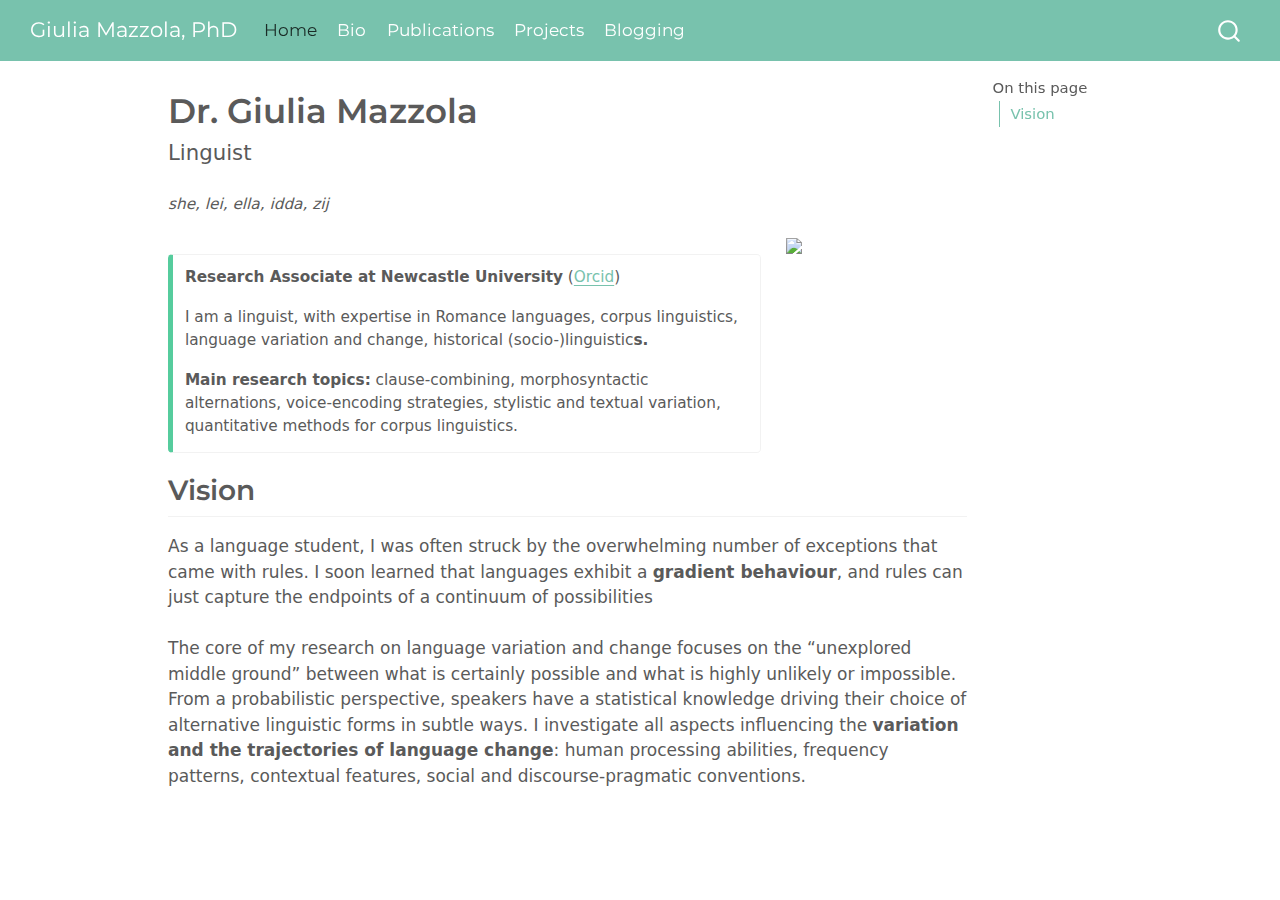
==== docs/index.html @ b6123e22 "render" ====
<!DOCTYPE html>
<html xmlns="http://www.w3.org/1999/xhtml" lang="en" xml:lang="en"><head>

<meta charset="utf-8">
<meta name="generator" content="quarto-1.4.555">

<meta name="viewport" content="width=device-width, initial-scale=1.0, user-scalable=yes">


<title>Giulia Mazzola, PhD - Dr.&nbsp;Giulia Mazzola</title>
<style>
code{white-space: pre-wrap;}
span.smallcaps{font-variant: small-caps;}
div.columns{display: flex; gap: min(4vw, 1.5em);}
div.column{flex: auto; overflow-x: auto;}
div.hanging-indent{margin-left: 1.5em; text-indent: -1.5em;}
ul.task-list{list-style: none;}
ul.task-list li input[type="checkbox"] {
  width: 0.8em;
  margin: 0 0.8em 0.2em -1em; /* quarto-specific, see https://github.com/quarto-dev/quarto-cli/issues/4556 */ 
  vertical-align: middle;
}
</style>


<script src="site_libs/quarto-nav/quarto-nav.js"></script>
<script src="site_libs/quarto-nav/headroom.min.js"></script>
<script src="site_libs/clipboard/clipboard.min.js"></script>
<script src="site_libs/quarto-search/autocomplete.umd.js"></script>
<script src="site_libs/quarto-search/fuse.min.js"></script>
<script src="site_libs/quarto-search/quarto-search.js"></script>
<meta name="quarto:offset" content="./">
<script src="site_libs/quarto-html/quarto.js"></script>
<script src="site_libs/quarto-html/popper.min.js"></script>
<script src="site_libs/quarto-html/tippy.umd.min.js"></script>
<script src="site_libs/quarto-html/anchor.min.js"></script>
<link href="site_libs/quarto-html/tippy.css" rel="stylesheet">
<link href="site_libs/quarto-html/quarto-syntax-highlighting.css" rel="stylesheet" id="quarto-text-highlighting-styles">
<script src="site_libs/bootstrap/bootstrap.min.js"></script>
<link href="site_libs/bootstrap/bootstrap-icons.css" rel="stylesheet">
<link href="site_libs/bootstrap/bootstrap.min.css" rel="stylesheet" id="quarto-bootstrap" data-mode="light">
<script id="quarto-search-options" type="application/json">{
  "location": "navbar",
  "copy-button": false,
  "collapse-after": 3,
  "panel-placement": "end",
  "type": "overlay",
  "limit": 50,
  "keyboard-shortcut": [
    "f",
    "/",
    "s"
  ],
  "show-item-context": false,
  "language": {
    "search-no-results-text": "No results",
    "search-matching-documents-text": "matching documents",
    "search-copy-link-title": "Copy link to search",
    "search-hide-matches-text": "Hide additional matches",
    "search-more-match-text": "more match in this document",
    "search-more-matches-text": "more matches in this document",
    "search-clear-button-title": "Clear",
    "search-text-placeholder": "",
    "search-detached-cancel-button-title": "Cancel",
    "search-submit-button-title": "Submit",
    "search-label": "Search"
  }
}</script>


<link rel="stylesheet" href="styles.css">
</head>

<body class="nav-fixed">

<div id="quarto-search-results"></div>
  <header id="quarto-header" class="headroom fixed-top">
    <nav class="navbar navbar-expand-lg " data-bs-theme="dark">
      <div class="navbar-container container-fluid">
      <div class="navbar-brand-container mx-auto">
    <a class="navbar-brand" href="./index.html">
    <span class="navbar-title">Giulia Mazzola, PhD</span>
    </a>
  </div>
            <div id="quarto-search" class="" title="Search"></div>
          <button class="navbar-toggler" type="button" data-bs-toggle="collapse" data-bs-target="#navbarCollapse" aria-controls="navbarCollapse" aria-expanded="false" aria-label="Toggle navigation" onclick="if (window.quartoToggleHeadroom) { window.quartoToggleHeadroom(); }">
  <span class="navbar-toggler-icon"></span>
</button>
          <div class="collapse navbar-collapse" id="navbarCollapse">
            <ul class="navbar-nav navbar-nav-scroll me-auto">
  <li class="nav-item">
    <a class="nav-link active" href="./index.html" aria-current="page"> 
<span class="menu-text">Home</span></a>
  </li>  
  <li class="nav-item">
    <a class="nav-link" href="./bio.html"> 
<span class="menu-text">Bio</span></a>
  </li>  
  <li class="nav-item">
    <a class="nav-link" href="./publications.html"> 
<span class="menu-text">Publications</span></a>
  </li>  
  <li class="nav-item">
    <a class="nav-link" href="./projects.html"> 
<span class="menu-text">Projects</span></a>
  </li>  
  <li class="nav-item">
    <a class="nav-link" href="./blogging.html"> 
<span class="menu-text">Blogging</span></a>
  </li>  
</ul>
          </div> <!-- /navcollapse -->
          <div class="quarto-navbar-tools">
</div>
      </div> <!-- /container-fluid -->
    </nav>
</header>
<!-- content -->
<div id="quarto-content" class="quarto-container page-columns page-rows-contents page-layout-article page-navbar">
<!-- sidebar -->
<!-- margin-sidebar -->
    <div id="quarto-margin-sidebar" class="sidebar margin-sidebar">
        <nav id="TOC" role="doc-toc" class="toc-active">
    <h2 id="toc-title">On this page</h2>
   
  <ul>
  <li><a href="#vision" id="toc-vision" class="nav-link active" data-scroll-target="#vision">Vision</a></li>
  </ul>
</nav>
    </div>
<!-- main -->
<main class="content" id="quarto-document-content">

<header id="title-block-header" class="quarto-title-block default">
<div class="quarto-title">
<h1 class="title">Dr.&nbsp;Giulia Mazzola</h1>
<p class="subtitle lead">Linguist</p>
</div>



<div class="quarto-title-meta">

    
  
    
  </div>
  
<div>
  <div class="abstract">
    <div class="block-title"></div>
    <p><em>she, lei, ella, idda, zij</em></p>
  </div>
</div>


</header>


<div class="grid">
<div class="g-col-9">
<div class="callout callout-style-simple callout-tip no-icon">
<div class="callout-body d-flex">
<div class="callout-icon-container">
<i class="callout-icon no-icon"></i>
</div>
<div class="callout-body-container">
<p><strong>Research Associate at Newcastle University</strong> (<a href="https://orcid.org/0000-0002-7532-8671">Orcid</a>)</p>
<p>I am a linguist, with expertise in Romance languages, corpus linguistics, language variation and change, historical (socio-)linguistic<strong>s.</strong></p>
<p><strong>Main research topics:</strong> clause-combining, morphosyntactic alternations, voice-encoding strategies, stylistic and textual variation, quantitative methods for corpus linguistics.</p>
</div>
</div>
</div>
</div>
<div class="g-col-3">
<p><img src="images/portrait.jpg" class="img-fluid" style="width:100.0%"></p>
</div>
</div>
<section id="vision" class="level2">
<h2 class="anchored" data-anchor-id="vision">Vision</h2>
<p>As a language student, I was often struck by the overwhelming number of exceptions that came with rules. I soon learned that languages exhibit a <strong>gradient behaviour</strong>, and rules can just capture the endpoints of a continuum of possibilities<br>
<br>
The core of my research on language variation and change focuses on the “unexplored middle ground” between what is certainly possible and what is highly unlikely or impossible. From a probabilistic perspective, speakers have a statistical knowledge driving their choice of alternative linguistic forms in subtle ways. I investigate all aspects influencing the <strong>variation and the trajectories of language change</strong>: human processing abilities, frequency patterns, contextual features, social and discourse-pragmatic conventions.</p>


</section>

</main> <!-- /main -->
<script id="quarto-html-after-body" type="application/javascript">
window.document.addEventListener("DOMContentLoaded", function (event) {
  const toggleBodyColorMode = (bsSheetEl) => {
    const mode = bsSheetEl.getAttribute("data-mode");
    const bodyEl = window.document.querySelector("body");
    if (mode === "dark") {
      bodyEl.classList.add("quarto-dark");
      bodyEl.classList.remove("quarto-light");
    } else {
      bodyEl.classList.add("quarto-light");
      bodyEl.classList.remove("quarto-dark");
    }
  }
  const toggleBodyColorPrimary = () => {
    const bsSheetEl = window.document.querySelector("link#quarto-bootstrap");
    if (bsSheetEl) {
      toggleBodyColorMode(bsSheetEl);
    }
  }
  toggleBodyColorPrimary();  
  const icon = "";
  const anchorJS = new window.AnchorJS();
  anchorJS.options = {
    placement: 'right',
    icon: icon
  };
  anchorJS.add('.anchored');
  const isCodeAnnotation = (el) => {
    for (const clz of el.classList) {
      if (clz.startsWith('code-annotation-')) {                     
        return true;
      }
    }
    return false;
  }
  const clipboard = new window.ClipboardJS('.code-copy-button', {
    text: function(trigger) {
      const codeEl = trigger.previousElementSibling.cloneNode(true);
      for (const childEl of codeEl.children) {
        if (isCodeAnnotation(childEl)) {
          childEl.remove();
        }
      }
      return codeEl.innerText;
    }
  });
  clipboard.on('success', function(e) {
    // button target
    const button = e.trigger;
    // don't keep focus
    button.blur();
    // flash "checked"
    button.classList.add('code-copy-button-checked');
    var currentTitle = button.getAttribute("title");
    button.setAttribute("title", "Copied!");
    let tooltip;
    if (window.bootstrap) {
      button.setAttribute("data-bs-toggle", "tooltip");
      button.setAttribute("data-bs-placement", "left");
      button.setAttribute("data-bs-title", "Copied!");
      tooltip = new bootstrap.Tooltip(button, 
        { trigger: "manual", 
          customClass: "code-copy-button-tooltip",
          offset: [0, -8]});
      tooltip.show();    
    }
    setTimeout(function() {
      if (tooltip) {
        tooltip.hide();
        button.removeAttribute("data-bs-title");
        button.removeAttribute("data-bs-toggle");
        button.removeAttribute("data-bs-placement");
      }
      button.setAttribute("title", currentTitle);
      button.classList.remove('code-copy-button-checked');
    }, 1000);
    // clear code selection
    e.clearSelection();
  });
    var localhostRegex = new RegExp(/^(?:http|https):\/\/localhost\:?[0-9]*\//);
    var mailtoRegex = new RegExp(/^mailto:/);
      var filterRegex = new RegExp('/' + window.location.host + '/');
    var isInternal = (href) => {
        return filterRegex.test(href) || localhostRegex.test(href) || mailtoRegex.test(href);
    }
    // Inspect non-navigation links and adorn them if external
 	var links = window.document.querySelectorAll('a[href]:not(.nav-link):not(.navbar-brand):not(.toc-action):not(.sidebar-link):not(.sidebar-item-toggle):not(.pagination-link):not(.no-external):not([aria-hidden]):not(.dropdown-item):not(.quarto-navigation-tool)');
    for (var i=0; i<links.length; i++) {
      const link = links[i];
      if (!isInternal(link.href)) {
        // undo the damage that might have been done by quarto-nav.js in the case of
        // links that we want to consider external
        if (link.dataset.originalHref !== undefined) {
          link.href = link.dataset.originalHref;
        }
      }
    }
  function tippyHover(el, contentFn, onTriggerFn, onUntriggerFn) {
    const config = {
      allowHTML: true,
      maxWidth: 500,
      delay: 100,
      arrow: false,
      appendTo: function(el) {
          return el.parentElement;
      },
      interactive: true,
      interactiveBorder: 10,
      theme: 'quarto',
      placement: 'bottom-start',
    };
    if (contentFn) {
      config.content = contentFn;
    }
    if (onTriggerFn) {
      config.onTrigger = onTriggerFn;
    }
    if (onUntriggerFn) {
      config.onUntrigger = onUntriggerFn;
    }
    window.tippy(el, config); 
  }
  const noterefs = window.document.querySelectorAll('a[role="doc-noteref"]');
  for (var i=0; i<noterefs.length; i++) {
    const ref = noterefs[i];
    tippyHover(ref, function() {
      // use id or data attribute instead here
      let href = ref.getAttribute('data-footnote-href') || ref.getAttribute('href');
      try { href = new URL(href).hash; } catch {}
      const id = href.replace(/^#\/?/, "");
      const note = window.document.getElementById(id);
      if (note) {
        return note.innerHTML;
      } else {
        return "";
      }
    });
  }
  const xrefs = window.document.querySelectorAll('a.quarto-xref');
  const processXRef = (id, note) => {
    // Strip column container classes
    const stripColumnClz = (el) => {
      el.classList.remove("page-full", "page-columns");
      if (el.children) {
        for (const child of el.children) {
          stripColumnClz(child);
        }
      }
    }
    stripColumnClz(note)
    if (id === null || id.startsWith('sec-')) {
      // Special case sections, only their first couple elements
      const container = document.createElement("div");
      if (note.children && note.children.length > 2) {
        container.appendChild(note.children[0].cloneNode(true));
        for (let i = 1; i < note.children.length; i++) {
          const child = note.children[i];
          if (child.tagName === "P" && child.innerText === "") {
            continue;
          } else {
            container.appendChild(child.cloneNode(true));
            break;
          }
        }
        if (window.Quarto?.typesetMath) {
          window.Quarto.typesetMath(container);
        }
        return container.innerHTML
      } else {
        if (window.Quarto?.typesetMath) {
          window.Quarto.typesetMath(note);
        }
        return note.innerHTML;
      }
    } else {
      // Remove any anchor links if they are present
      const anchorLink = note.querySelector('a.anchorjs-link');
      if (anchorLink) {
        anchorLink.remove();
      }
      if (window.Quarto?.typesetMath) {
        window.Quarto.typesetMath(note);
      }
      // TODO in 1.5, we should make sure this works without a callout special case
      if (note.classList.contains("callout")) {
        return note.outerHTML;
      } else {
        return note.innerHTML;
      }
    }
  }
  for (var i=0; i<xrefs.length; i++) {
    const xref = xrefs[i];
    tippyHover(xref, undefined, function(instance) {
      instance.disable();
      let url = xref.getAttribute('href');
      let hash = undefined; 
      if (url.startsWith('#')) {
        hash = url;
      } else {
        try { hash = new URL(url).hash; } catch {}
      }
      if (hash) {
        const id = hash.replace(/^#\/?/, "");
        const note = window.document.getElementById(id);
        if (note !== null) {
          try {
            const html = processXRef(id, note.cloneNode(true));
            instance.setContent(html);
          } finally {
            instance.enable();
            instance.show();
          }
        } else {
          // See if we can fetch this
          fetch(url.split('#')[0])
          .then(res => res.text())
          .then(html => {
            const parser = new DOMParser();
            const htmlDoc = parser.parseFromString(html, "text/html");
            const note = htmlDoc.getElementById(id);
            if (note !== null) {
              const html = processXRef(id, note);
              instance.setContent(html);
            } 
          }).finally(() => {
            instance.enable();
            instance.show();
          });
        }
      } else {
        // See if we can fetch a full url (with no hash to target)
        // This is a special case and we should probably do some content thinning / targeting
        fetch(url)
        .then(res => res.text())
        .then(html => {
          const parser = new DOMParser();
          const htmlDoc = parser.parseFromString(html, "text/html");
          const note = htmlDoc.querySelector('main.content');
          if (note !== null) {
            // This should only happen for chapter cross references
            // (since there is no id in the URL)
            // remove the first header
            if (note.children.length > 0 && note.children[0].tagName === "HEADER") {
              note.children[0].remove();
            }
            const html = processXRef(null, note);
            instance.setContent(html);
          } 
        }).finally(() => {
          instance.enable();
          instance.show();
        });
      }
    }, function(instance) {
    });
  }
      let selectedAnnoteEl;
      const selectorForAnnotation = ( cell, annotation) => {
        let cellAttr = 'data-code-cell="' + cell + '"';
        let lineAttr = 'data-code-annotation="' +  annotation + '"';
        const selector = 'span[' + cellAttr + '][' + lineAttr + ']';
        return selector;
      }
      const selectCodeLines = (annoteEl) => {
        const doc = window.document;
        const targetCell = annoteEl.getAttribute("data-target-cell");
        const targetAnnotation = annoteEl.getAttribute("data-target-annotation");
        const annoteSpan = window.document.querySelector(selectorForAnnotation(targetCell, targetAnnotation));
        const lines = annoteSpan.getAttribute("data-code-lines").split(",");
        const lineIds = lines.map((line) => {
          return targetCell + "-" + line;
        })
        let top = null;
        let height = null;
        let parent = null;
        if (lineIds.length > 0) {
            //compute the position of the single el (top and bottom and make a div)
            const el = window.document.getElementById(lineIds[0]);
            top = el.offsetTop;
            height = el.offsetHeight;
            parent = el.parentElement.parentElement;
          if (lineIds.length > 1) {
            const lastEl = window.document.getElementById(lineIds[lineIds.length - 1]);
            const bottom = lastEl.offsetTop + lastEl.offsetHeight;
            height = bottom - top;
          }
          if (top !== null && height !== null && parent !== null) {
            // cook up a div (if necessary) and position it 
            let div = window.document.getElementById("code-annotation-line-highlight");
            if (div === null) {
              div = window.document.createElement("div");
              div.setAttribute("id", "code-annotation-line-highlight");
              div.style.position = 'absolute';
              parent.appendChild(div);
            }
            div.style.top = top - 2 + "px";
            div.style.height = height + 4 + "px";
            div.style.left = 0;
            let gutterDiv = window.document.getElementById("code-annotation-line-highlight-gutter");
            if (gutterDiv === null) {
              gutterDiv = window.document.createElement("div");
              gutterDiv.setAttribute("id", "code-annotation-line-highlight-gutter");
              gutterDiv.style.position = 'absolute';
              const codeCell = window.document.getElementById(targetCell);
              const gutter = codeCell.querySelector('.code-annotation-gutter');
              gutter.appendChild(gutterDiv);
            }
            gutterDiv.style.top = top - 2 + "px";
            gutterDiv.style.height = height + 4 + "px";
          }
          selectedAnnoteEl = annoteEl;
        }
      };
      const unselectCodeLines = () => {
        const elementsIds = ["code-annotation-line-highlight", "code-annotation-line-highlight-gutter"];
        elementsIds.forEach((elId) => {
          const div = window.document.getElementById(elId);
          if (div) {
            div.remove();
          }
        });
        selectedAnnoteEl = undefined;
      };
        // Handle positioning of the toggle
    window.addEventListener(
      "resize",
      throttle(() => {
        elRect = undefined;
        if (selectedAnnoteEl) {
          selectCodeLines(selectedAnnoteEl);
        }
      }, 10)
    );
    function throttle(fn, ms) {
    let throttle = false;
    let timer;
      return (...args) => {
        if(!throttle) { // first call gets through
            fn.apply(this, args);
            throttle = true;
        } else { // all the others get throttled
            if(timer) clearTimeout(timer); // cancel #2
            timer = setTimeout(() => {
              fn.apply(this, args);
              timer = throttle = false;
            }, ms);
        }
      };
    }
      // Attach click handler to the DT
      const annoteDls = window.document.querySelectorAll('dt[data-target-cell]');
      for (const annoteDlNode of annoteDls) {
        annoteDlNode.addEventListener('click', (event) => {
          const clickedEl = event.target;
          if (clickedEl !== selectedAnnoteEl) {
            unselectCodeLines();
            const activeEl = window.document.querySelector('dt[data-target-cell].code-annotation-active');
            if (activeEl) {
              activeEl.classList.remove('code-annotation-active');
            }
            selectCodeLines(clickedEl);
            clickedEl.classList.add('code-annotation-active');
          } else {
            // Unselect the line
            unselectCodeLines();
            clickedEl.classList.remove('code-annotation-active');
          }
        });
      }
  const findCites = (el) => {
    const parentEl = el.parentElement;
    if (parentEl) {
      const cites = parentEl.dataset.cites;
      if (cites) {
        return {
          el,
          cites: cites.split(' ')
        };
      } else {
        return findCites(el.parentElement)
      }
    } else {
      return undefined;
    }
  };
  var bibliorefs = window.document.querySelectorAll('a[role="doc-biblioref"]');
  for (var i=0; i<bibliorefs.length; i++) {
    const ref = bibliorefs[i];
    const citeInfo = findCites(ref);
    if (citeInfo) {
      tippyHover(citeInfo.el, function() {
        var popup = window.document.createElement('div');
        citeInfo.cites.forEach(function(cite) {
          var citeDiv = window.document.createElement('div');
          citeDiv.classList.add('hanging-indent');
          citeDiv.classList.add('csl-entry');
          var biblioDiv = window.document.getElementById('ref-' + cite);
          if (biblioDiv) {
            citeDiv.innerHTML = biblioDiv.innerHTML;
          }
          popup.appendChild(citeDiv);
        });
        return popup.innerHTML;
      });
    }
  }
});
</script>
</div> <!-- /content -->




</body></html>
---- docs/site_libs/quarto-html/tippy.css ----
.tippy-box[data-animation=fade][data-state=hidden]{opacity:0}[data-tippy-root]{max-width:calc(100vw - 10px)}.tippy-box{position:relative;background-color:#333;color:#fff;border-radius:4px;font-size:14px;line-height:1.4;white-space:normal;outline:0;transition-property:transform,visibility,opacity}.tippy-box[data-placement^=top]>.tippy-arrow{bottom:0}.tippy-box[data-placement^=top]>.tippy-arrow:before{bottom:-7px;left:0;border-width:8px 8px 0;border-top-color:initial;transform-origin:center top}.tippy-box[data-placement^=bottom]>.tippy-arrow{top:0}.tippy-box[data-placement^=bottom]>.tippy-arrow:before{top:-7px;left:0;border-width:0 8px 8px;border-bottom-color:initial;transform-origin:center bottom}.tippy-box[data-placement^=left]>.tippy-arrow{right:0}.tippy-box[data-placement^=left]>.tippy-arrow:before{border-width:8px 0 8px 8px;border-left-color:initial;right:-7px;transform-origin:center left}.tippy-box[data-placement^=right]>.tippy-arrow{left:0}.tippy-box[data-placement^=right]>.tippy-arrow:before{left:-7px;border-width:8px 8px 8px 0;border-right-color:initial;transform-origin:center right}.tippy-box[data-inertia][data-state=visible]{transition-timing-function:cubic-bezier(.54,1.5,.38,1.11)}.tippy-arrow{width:16px;height:16px;color:#333}.tippy-arrow:before{content:"";position:absolute;border-color:transparent;border-style:solid}.tippy-content{position:relative;padding:5px 9px;z-index:1}
---- docs/site_libs/quarto-html/quarto-syntax-highlighting.css ----
/* quarto syntax highlight colors */
:root {
  --quarto-hl-ot-color: #003B4F;
  --quarto-hl-at-color: #657422;
  --quarto-hl-ss-color: #20794D;
  --quarto-hl-an-color: #5E5E5E;
  --quarto-hl-fu-color: #4758AB;
  --quarto-hl-st-color: #20794D;
  --quarto-hl-cf-color: #003B4F;
  --quarto-hl-op-color: #5E5E5E;
  --quarto-hl-er-color: #AD0000;
  --quarto-hl-bn-color: #AD0000;
  --quarto-hl-al-color: #AD0000;
  --quarto-hl-va-color: #111111;
  --quarto-hl-bu-color: inherit;
  --quarto-hl-ex-color: inherit;
  --quarto-hl-pp-color: #AD0000;
  --quarto-hl-in-color: #5E5E5E;
  --quarto-hl-vs-color: #20794D;
  --quarto-hl-wa-color: #5E5E5E;
  --quarto-hl-do-color: #5E5E5E;
  --quarto-hl-im-color: #00769E;
  --quarto-hl-ch-color: #20794D;
  --quarto-hl-dt-color: #AD0000;
  --quarto-hl-fl-color: #AD0000;
  --quarto-hl-co-color: #5E5E5E;
  --quarto-hl-cv-color: #5E5E5E;
  --quarto-hl-cn-color: #8f5902;
  --quarto-hl-sc-color: #5E5E5E;
  --quarto-hl-dv-color: #AD0000;
  --quarto-hl-kw-color: #003B4F;
}

/* other quarto variables */
:root {
  --quarto-font-monospace: SFMono-Regular, Menlo, Monaco, Consolas, "Liberation Mono", "Courier New", monospace;
}

pre > code.sourceCode > span {
  color: #003B4F;
}

code span {
  color: #003B4F;
}

code.sourceCode > span {
  color: #003B4F;
}

div.sourceCode,
div.sourceCode pre.sourceCode {
  color: #003B4F;
}

code span.ot {
  color: #003B4F;
  font-style: inherit;
}

code span.at {
  color: #657422;
  font-style: inherit;
}

code span.ss {
  color: #20794D;
  font-style: inherit;
}

code span.an {
  color: #5E5E5E;
  font-style: inherit;
}

code span.fu {
  color: #4758AB;
  font-style: inherit;
}

code span.st {
  color: #20794D;
  font-style: inherit;
}

code span.cf {
  color: #003B4F;
  font-style: inherit;
}

code span.op {
  color: #5E5E5E;
  font-style: inherit;
}

code span.er {
  color: #AD0000;
  font-style: inherit;
}

code span.bn {
  color: #AD0000;
  font-style: inherit;
}

code span.al {
  color: #AD0000;
  font-style: inherit;
}

code span.va {
  color: #111111;
  font-style: inherit;
}

code span.bu {
  font-style: inherit;
}

code span.ex {
  font-style: inherit;
}

code span.pp {
  color: #AD0000;
  font-style: inherit;
}

code span.in {
  color: #5E5E5E;
  font-style: inherit;
}

code span.vs {
  color: #20794D;
  font-style: inherit;
}

code span.wa {
  color: #5E5E5E;
  font-style: italic;
}

code span.do {
  color: #5E5E5E;
  font-style: italic;
}

code span.im {
  color: #00769E;
  font-style: inherit;
}

code span.ch {
  color: #20794D;
  font-style: inherit;
}

code span.dt {
  color: #AD0000;
  font-style: inherit;
}

code span.fl {
  color: #AD0000;
  font-style: inherit;
}

code span.co {
  color: #5E5E5E;
  font-style: inherit;
}

code span.cv {
  color: #5E5E5E;
  font-style: italic;
}

code span.cn {
  color: #8f5902;
  font-style: inherit;
}

code span.sc {
  color: #5E5E5E;
  font-style: inherit;
}

code span.dv {
  color: #AD0000;
  font-style: inherit;
}

code span.kw {
  color: #003B4F;
  font-style: inherit;
}

.prevent-inlining {
  content: "</";
}

/*# sourceMappingURL=debc5d5d77c3f9108843748ff7464032.css.map */
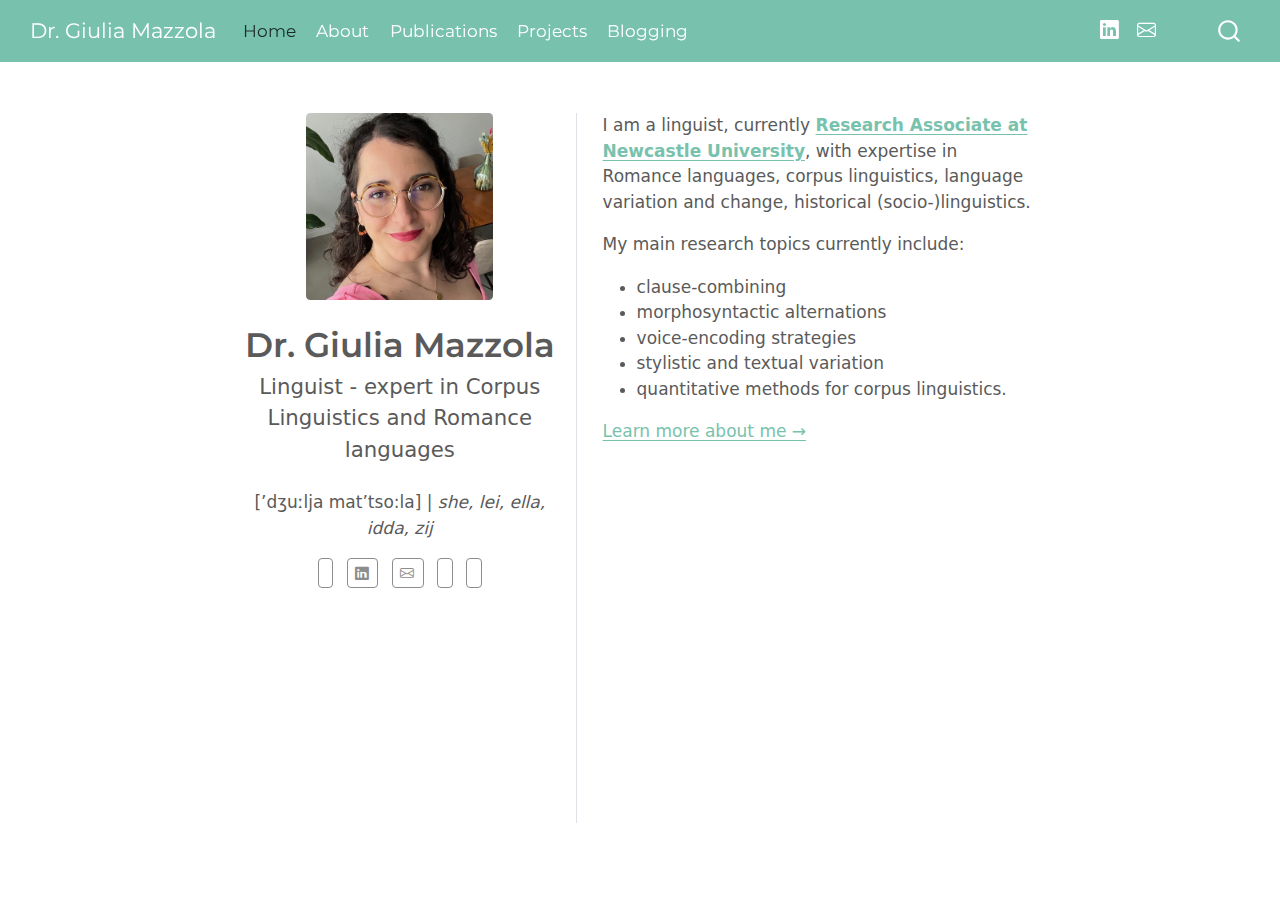
==== commit 28f6fc2b: "edit homepage" ====
--- a/docs/index.html
+++ b/docs/index.html
@@ -7,7 +7,7 @@
 <meta name="viewport" content="width=device-width, initial-scale=1.0, user-scalable=yes">
 
 
-<title>Giulia Mazzola, PhD - Dr.&nbsp;Giulia Mazzola</title>
+<title>Dr.&nbsp;Giulia Mazzola</title>
 <style>
 code{white-space: pre-wrap;}
 span.smallcaps{font-variant: small-caps;}
@@ -33,12 +33,12 @@
 <script src="site_libs/quarto-html/quarto.js"></script>
 <script src="site_libs/quarto-html/popper.min.js"></script>
 <script src="site_libs/quarto-html/tippy.umd.min.js"></script>
-<script src="site_libs/quarto-html/anchor.min.js"></script>
 <link href="site_libs/quarto-html/tippy.css" rel="stylesheet">
 <link href="site_libs/quarto-html/quarto-syntax-highlighting.css" rel="stylesheet" id="quarto-text-highlighting-styles">
 <script src="site_libs/bootstrap/bootstrap.min.js"></script>
 <link href="site_libs/bootstrap/bootstrap-icons.css" rel="stylesheet">
 <link href="site_libs/bootstrap/bootstrap.min.css" rel="stylesheet" id="quarto-bootstrap" data-mode="light">
+<script src="site_libs/quarto-contrib/iconify-2.1.0/iconify-icon.min.js"></script>
 <script id="quarto-search-options" type="application/json">{
   "location": "navbar",
   "copy-button": false,
@@ -66,12 +66,13 @@
     "search-label": "Search"
   }
 }</script>
+<style>html{ scroll-behavior: smooth; }</style>
 
 
 <link rel="stylesheet" href="styles.css">
 </head>
 
-<body class="nav-fixed">
+<body class="nav-fixed fullcontent">
 
 <div id="quarto-search-results"></div>
   <header id="quarto-header" class="headroom fixed-top">
@@ -79,7 +80,7 @@
       <div class="navbar-container container-fluid">
       <div class="navbar-brand-container mx-auto">
     <a class="navbar-brand" href="./index.html">
-    <span class="navbar-title">Giulia Mazzola, PhD</span>
+    <span class="navbar-title">Dr.&nbsp;Giulia Mazzola</span>
     </a>
   </div>
             <div id="quarto-search" class="" title="Search"></div>
@@ -93,8 +94,8 @@
 <span class="menu-text">Home</span></a>
   </li>  
   <li class="nav-item">
-    <a class="nav-link" href="./bio.html"> 
-<span class="menu-text">Bio</span></a>
+    <a class="nav-link" href="./about.html"> 
+<span class="menu-text">About</span></a>
   </li>  
   <li class="nav-item">
     <a class="nav-link" href="./publications.html"> 
@@ -107,6 +108,30 @@
   <li class="nav-item">
     <a class="nav-link" href="./blogging.html"> 
 <span class="menu-text">Blogging</span></a>
+  </li>  
+</ul>
+            <ul class="navbar-nav navbar-nav-scroll ms-auto">
+  <li class="nav-item">
+    <a class="nav-link" href="https://linktr.ee/giuliamazzola?utm_source=linktree_profile_share&amp;ltsid=0fb51926-389d-4086-86d5-8f1fbebd46f8"> 
+<span class="menu-text"><iconify-icon role="img" inline="" icon="ph:linktree-logo-bold" aria-label="Icon linktree-logo-bold from ph Iconify.design set." title="Icon linktree-logo-bold from ph Iconify.design set."></iconify-icon></span></a>
+  </li>  
+  <li class="nav-item compact">
+    <a class="nav-link" href="https://www.linkedin.com/in/giulia-mazzola-0a39aa115/"> <i class="bi bi-linkedin" role="img">
+</i> 
+<span class="menu-text"></span></a>
+  </li>  
+  <li class="nav-item compact">
+    <a class="nav-link" href="mailto:giulia.mazzola@ncl.ac.uk"> <i class="bi bi-envelope" role="img">
+</i> 
+<span class="menu-text"></span></a>
+  </li>  
+  <li class="nav-item">
+    <a class="nav-link" href="https://orcid.org/0000-0002-7532-8671"> 
+<span class="menu-text"><iconify-icon role="img" inline="" icon="la:orcid" aria-label="Icon orcid from la Iconify.design set." title="Icon orcid from la Iconify.design set."></iconify-icon></span></a>
+  </li>  
+  <li class="nav-item">
+    <a class="nav-link" href="https://scholar.google.com/citations?user=wPm6VMAAAAAJ&amp;hl=en&amp;oi=sra"> 
+<span class="menu-text"><iconify-icon role="img" inline="" icon="academicons:google-scholar" aria-label="Icon google-scholar from academicons Iconify.design set." title="Icon google-scholar from academicons Iconify.design set."></iconify-icon></span></a>
   </li>  
 </ul>
           </div> <!-- /navcollapse -->
@@ -119,73 +144,64 @@
 <div id="quarto-content" class="quarto-container page-columns page-rows-contents page-layout-article page-navbar">
 <!-- sidebar -->
 <!-- margin-sidebar -->
-    <div id="quarto-margin-sidebar" class="sidebar margin-sidebar">
-        <nav id="TOC" role="doc-toc" class="toc-active">
-    <h2 id="toc-title">On this page</h2>
-   
-  <ul>
-  <li><a href="#vision" id="toc-vision" class="nav-link active" data-scroll-target="#vision">Vision</a></li>
-  </ul>
-</nav>
-    </div>
+    
 <!-- main -->
-<main class="content" id="quarto-document-content">
-
+<div class="quarto-about-trestles content">
+  <div class="about-entity">
+    <img src="img/portrait.jpg" class="about-image
+  rounded " style="width: 11em;">
 <header id="title-block-header" class="quarto-title-block default">
 <div class="quarto-title">
 <h1 class="title">Dr.&nbsp;Giulia Mazzola</h1>
-<p class="subtitle lead">Linguist</p>
+<p class="subtitle lead">Linguist - expert in Corpus Linguistics and Romance languages</p>
 </div>
-
-
-
 <div class="quarto-title-meta">
-
-    
-  
-    
   </div>
-  
 <div>
   <div class="abstract">
     <div class="block-title"></div>
-    <p><em>she, lei, ella, idda, zij</em></p>
+    [’dʒuːlja mat’tso:la] | <em>she, lei, ella, idda, zij</em>
   </div>
 </div>
-
-
 </header>
-
-
-<div class="grid">
-<div class="g-col-9">
-<div class="callout callout-style-simple callout-tip no-icon">
-<div class="callout-body d-flex">
-<div class="callout-icon-container">
-<i class="callout-icon no-icon"></i>
+    <div class="about-links">
+  <a href="https://linktr.ee/giuliamazzola?utm_source=linktree_profile_share&amp;ltsid=0fb51926-389d-4086-86d5-8f1fbebd46f8" class="about-link" rel="" target="">
+     <span class="about-link-text"><iconify-icon role="img" inline="" icon="ph:linktree-logo-bold" aria-label="Icon linktree-logo-bold from ph Iconify.design set." title="Icon linktree-logo-bold from ph Iconify.design set."></iconify-icon></span>
+  </a>
+  <a href="https://www.linkedin.com/in/giulia-mazzola-0a39aa115/" class="about-link" rel="" target="">
+    <i class="bi bi-linkedin"></i>
+     <span class="about-link-text"></span>
+  </a>
+  <a href="mailto:giulia.mazzola@ncl.ac.uk" class="about-link" rel="" target="">
+    <i class="bi bi-envelope"></i>
+     <span class="about-link-text"></span>
+  </a>
+  <a href="https://orcid.org/0000-0002-7532-8671" class="about-link" rel="" target="">
+     <span class="about-link-text"><iconify-icon role="img" inline="" icon="la:orcid" aria-label="Icon orcid from la Iconify.design set." title="Icon orcid from la Iconify.design set."></iconify-icon></span>
+  </a>
+  <a href="https://scholar.google.com/citations?user=wPm6VMAAAAAJ&amp;hl=en&amp;oi=sra" class="about-link" rel="" target="">
+     <span class="about-link-text"><iconify-icon role="img" inline="" icon="academicons:google-scholar" aria-label="Icon google-scholar from academicons Iconify.design set." title="Icon google-scholar from academicons Iconify.design set."></iconify-icon></span>
+  </a>
 </div>
-<div class="callout-body-container">
-<p><strong>Research Associate at Newcastle University</strong> (<a href="https://orcid.org/0000-0002-7532-8671">Orcid</a>)</p>
-<p>I am a linguist, with expertise in Romance languages, corpus linguistics, language variation and change, historical (socio-)linguistic<strong>s.</strong></p>
-<p><strong>Main research topics:</strong> clause-combining, morphosyntactic alternations, voice-encoding strategies, stylistic and textual variation, quantitative methods for corpus linguistics.</p>
+  </div>
+  <div class="about-contents"><main class="content" id="quarto-document-content">
+<div id="hero-heading">
+<p>I am a linguist, currently <a href="https://www.ncl.ac.uk/elll/people/profile/giuliamazzola.html"><strong>Research Associate at Newcastle University</strong></a>, with expertise in Romance languages, corpus linguistics, language variation and change, historical (socio-)linguistics.</p>
+<p>My main research topics currently include:</p>
+<ul>
+<li>clause-combining</li>
+<li>morphosyntactic alternations</li>
+<li>voice-encoding strategies</li>
+<li>stylistic and textual variation</li>
+<li>quantitative methods for corpus linguistics.</li>
+</ul>
+<p><a href=".\about" class="about-links subtitle">Learn more about me →</a></p>
 </div>
+
+
+</main></div>
 </div>
-</div>
-</div>
-<div class="g-col-3">
-<p><img src="images/portrait.jpg" class="img-fluid" style="width:100.0%"></p>
-</div>
-</div>
-<section id="vision" class="level2">
-<h2 class="anchored" data-anchor-id="vision">Vision</h2>
-<p>As a language student, I was often struck by the overwhelming number of exceptions that came with rules. I soon learned that languages exhibit a <strong>gradient behaviour</strong>, and rules can just capture the endpoints of a continuum of possibilities<br>
-<br>
-The core of my research on language variation and change focuses on the “unexplored middle ground” between what is certainly possible and what is highly unlikely or impossible. From a probabilistic perspective, speakers have a statistical knowledge driving their choice of alternative linguistic forms in subtle ways. I investigate all aspects influencing the <strong>variation and the trajectories of language change</strong>: human processing abilities, frequency patterns, contextual features, social and discourse-pragmatic conventions.</p>
-
-
-</section>
-
-</main> <!-- /main -->
+ <!-- /main -->
 <script id="quarto-html-after-body" type="application/javascript">
 window.document.addEventListener("DOMContentLoaded", function (event) {
   const toggleBodyColorMode = (bsSheetEl) => {
@@ -206,13 +222,6 @@
     }
   }
   toggleBodyColorPrimary();  
-  const icon = "";
-  const anchorJS = new window.AnchorJS();
-  anchorJS.options = {
-    placement: 'right',
-    icon: icon
-  };
-  anchorJS.add('.anchored');
   const isCodeAnnotation = (el) => {
     for (const clz of el.classList) {
       if (clz.startsWith('code-annotation-')) {                     
@@ -281,6 +290,11 @@
         if (link.dataset.originalHref !== undefined) {
           link.href = link.dataset.originalHref;
         }
+          // target, if specified
+          link.setAttribute("target", "_blank");
+          if (link.getAttribute("rel") === null) {
+            link.setAttribute("rel", "noopener");
+          }
       }
     }
   function tippyHover(el, contentFn, onTriggerFn, onUntriggerFn) {
@@ -600,4 +614,5 @@
 
 
 
+<script src="site_libs/quarto-html/zenscroll-min.js"></script>
 </body></html>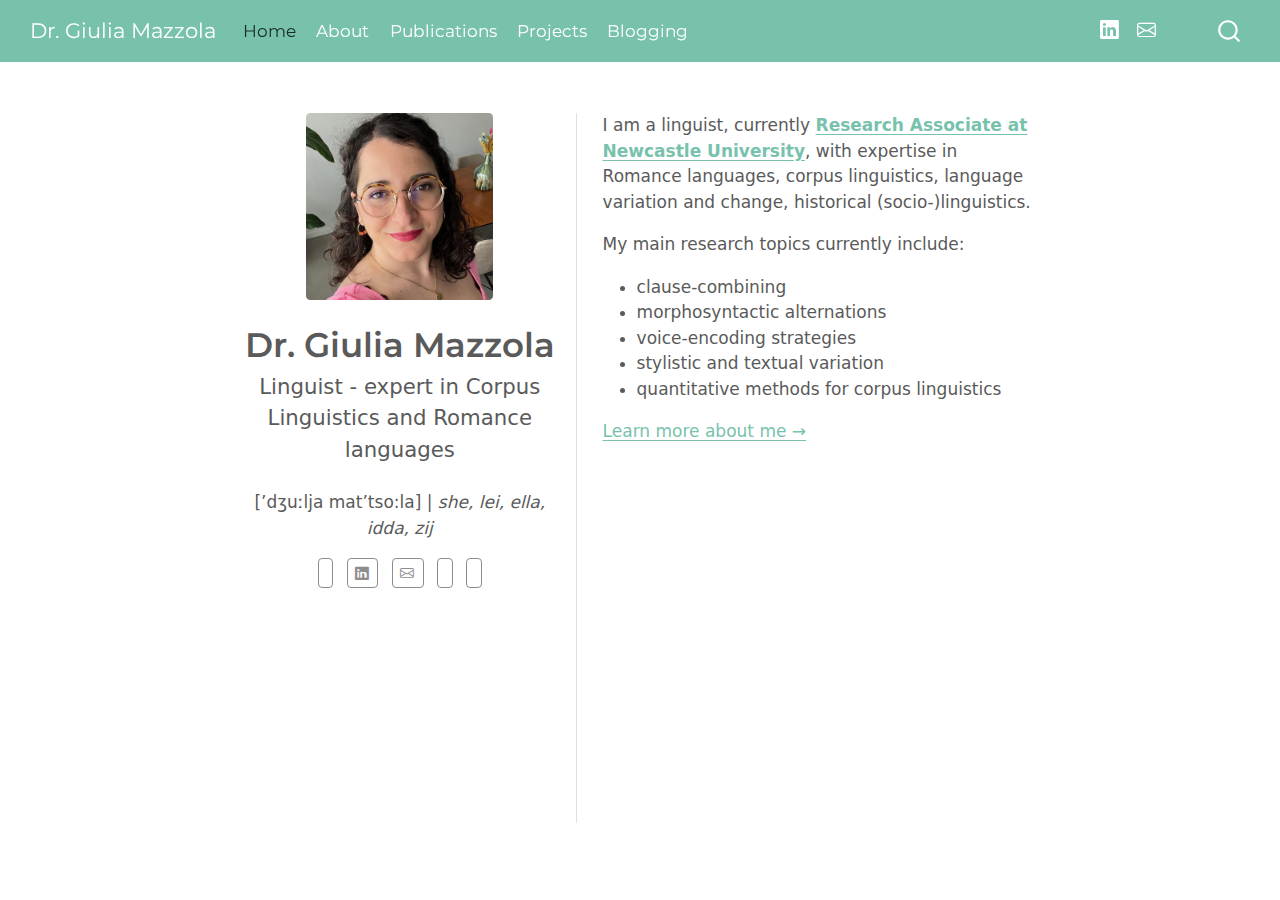
==== commit 92772f33: "Update publications" ====
--- a/docs/index.html
+++ b/docs/index.html
@@ -193,7 +193,7 @@
 <li>morphosyntactic alternations</li>
 <li>voice-encoding strategies</li>
 <li>stylistic and textual variation</li>
-<li>quantitative methods for corpus linguistics.</li>
+<li>quantitative methods for corpus linguistics</li>
 </ul>
 <p><a href=".\about" class="about-links subtitle">Learn more about me →</a></p>
 </div>
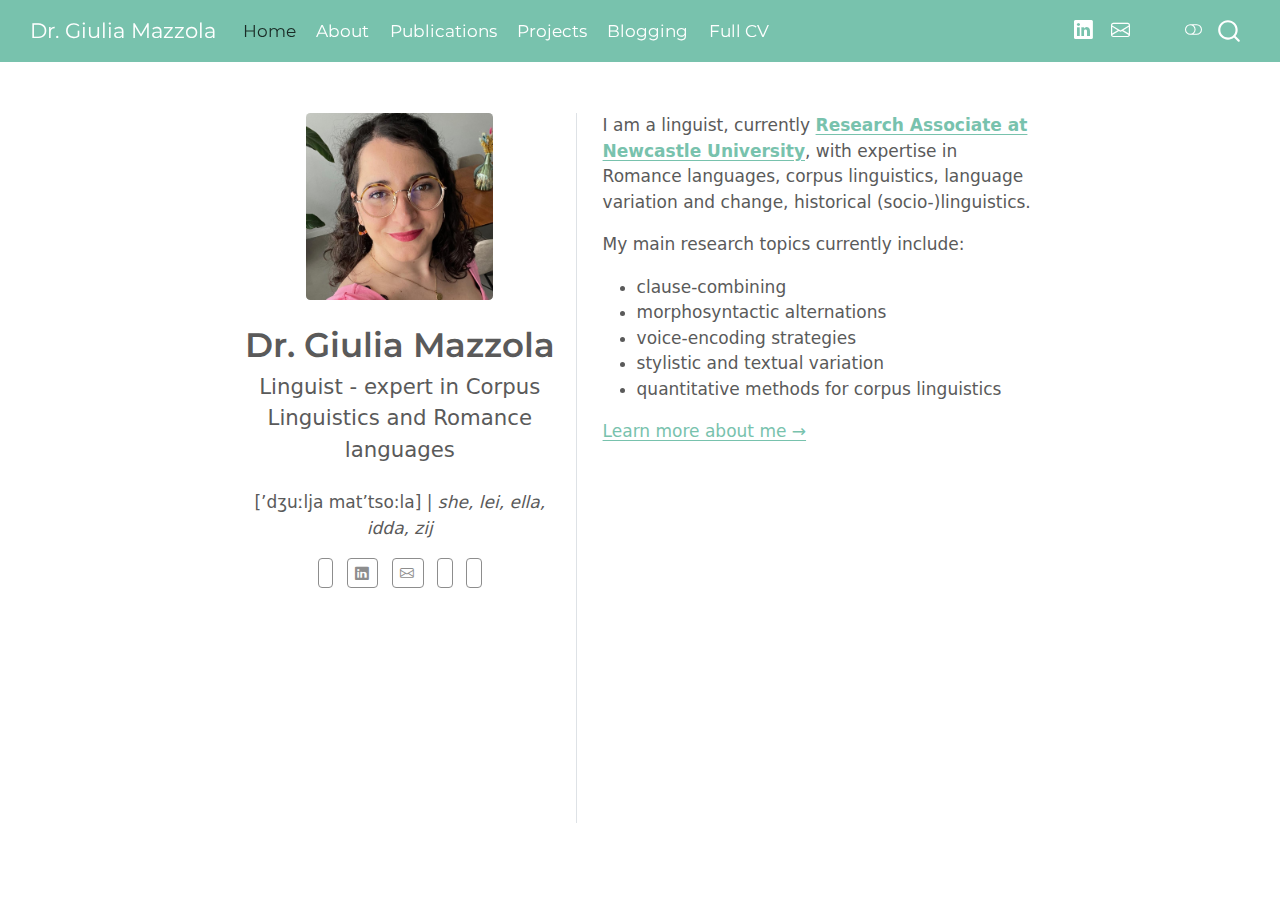
==== commit 8aa9c1f2: "New Full CV" ====
--- a/docs/index.html
+++ b/docs/index.html
@@ -34,10 +34,12 @@
 <script src="site_libs/quarto-html/popper.min.js"></script>
 <script src="site_libs/quarto-html/tippy.umd.min.js"></script>
 <link href="site_libs/quarto-html/tippy.css" rel="stylesheet">
-<link href="site_libs/quarto-html/quarto-syntax-highlighting.css" rel="stylesheet" id="quarto-text-highlighting-styles">
+<link href="site_libs/quarto-html/quarto-syntax-highlighting.css" rel="stylesheet" class="quarto-color-scheme" id="quarto-text-highlighting-styles">
+<link href="site_libs/quarto-html/quarto-syntax-highlighting-dark.css" rel="prefetch" class="quarto-color-scheme quarto-color-alternate" id="quarto-text-highlighting-styles">
 <script src="site_libs/bootstrap/bootstrap.min.js"></script>
 <link href="site_libs/bootstrap/bootstrap-icons.css" rel="stylesheet">
-<link href="site_libs/bootstrap/bootstrap.min.css" rel="stylesheet" id="quarto-bootstrap" data-mode="light">
+<link href="site_libs/bootstrap/bootstrap.min.css" rel="stylesheet" class="quarto-color-scheme" id="quarto-bootstrap" data-mode="light">
+<link href="site_libs/bootstrap/bootstrap-dark.min.css" rel="prefetch" class="quarto-color-scheme quarto-color-alternate" id="quarto-bootstrap" data-mode="light">
 <script src="site_libs/quarto-contrib/iconify-2.1.0/iconify-icon.min.js"></script>
 <script id="quarto-search-options" type="application/json">{
   "location": "navbar",
@@ -109,6 +111,10 @@
     <a class="nav-link" href="./blogging.html"> 
 <span class="menu-text">Blogging</span></a>
   </li>  
+  <li class="nav-item">
+    <a class="nav-link" href="./docs/Academic_CV/Mazzola_Academic_CV.pdf"> 
+<span class="menu-text">Full CV</span></a>
+  </li>  
 </ul>
             <ul class="navbar-nav navbar-nav-scroll ms-auto">
   <li class="nav-item">
@@ -136,6 +142,7 @@
 </ul>
           </div> <!-- /navcollapse -->
           <div class="quarto-navbar-tools">
+  <a href="" class="quarto-color-scheme-toggle quarto-navigation-tool  px-1" onclick="window.quartoToggleColorScheme(); return false;" title="Toggle dark mode"><i class="bi"></i></a>
 </div>
       </div> <!-- /container-fluid -->
     </nav>
@@ -222,6 +229,150 @@
     }
   }
   toggleBodyColorPrimary();  
+  const disableStylesheet = (stylesheets) => {
+    for (let i=0; i < stylesheets.length; i++) {
+      const stylesheet = stylesheets[i];
+      stylesheet.rel = 'prefetch';
+    }
+  }
+  const enableStylesheet = (stylesheets) => {
+    for (let i=0; i < stylesheets.length; i++) {
+      const stylesheet = stylesheets[i];
+      stylesheet.rel = 'stylesheet';
+    }
+  }
+  const manageTransitions = (selector, allowTransitions) => {
+    const els = window.document.querySelectorAll(selector);
+    for (let i=0; i < els.length; i++) {
+      const el = els[i];
+      if (allowTransitions) {
+        el.classList.remove('notransition');
+      } else {
+        el.classList.add('notransition');
+      }
+    }
+  }
+  const toggleGiscusIfUsed = (isAlternate, darkModeDefault) => {
+    const baseTheme = document.querySelector('#giscus-base-theme')?.value ?? 'light';
+    const alternateTheme = document.querySelector('#giscus-alt-theme')?.value ?? 'dark';
+    let newTheme = '';
+    if(darkModeDefault) {
+      newTheme = isAlternate ? baseTheme : alternateTheme;
+    } else {
+      newTheme = isAlternate ? alternateTheme : baseTheme;
+    }
+    const changeGiscusTheme = () => {
+      // From: https://github.com/giscus/giscus/issues/336
+      const sendMessage = (message) => {
+        const iframe = document.querySelector('iframe.giscus-frame');
+        if (!iframe) return;
+        iframe.contentWindow.postMessage({ giscus: message }, 'https://giscus.app');
+      }
+      sendMessage({
+        setConfig: {
+          theme: newTheme
+        }
+      });
+    }
+    const isGiscussLoaded = window.document.querySelector('iframe.giscus-frame') !== null;
+    if (isGiscussLoaded) {
+      changeGiscusTheme();
+    }
+  }
+  const toggleColorMode = (alternate) => {
+    // Switch the stylesheets
+    const alternateStylesheets = window.document.querySelectorAll('link.quarto-color-scheme.quarto-color-alternate');
+    manageTransitions('#quarto-margin-sidebar .nav-link', false);
+    if (alternate) {
+      enableStylesheet(alternateStylesheets);
+      for (const sheetNode of alternateStylesheets) {
+        if (sheetNode.id === "quarto-bootstrap") {
+          toggleBodyColorMode(sheetNode);
+        }
+      }
+    } else {
+      disableStylesheet(alternateStylesheets);
+      toggleBodyColorPrimary();
+    }
+    manageTransitions('#quarto-margin-sidebar .nav-link', true);
+    // Switch the toggles
+    const toggles = window.document.querySelectorAll('.quarto-color-scheme-toggle');
+    for (let i=0; i < toggles.length; i++) {
+      const toggle = toggles[i];
+      if (toggle) {
+        if (alternate) {
+          toggle.classList.add("alternate");     
+        } else {
+          toggle.classList.remove("alternate");
+        }
+      }
+    }
+    // Hack to workaround the fact that safari doesn't
+    // properly recolor the scrollbar when toggling (#1455)
+    if (navigator.userAgent.indexOf('Safari') > 0 && navigator.userAgent.indexOf('Chrome') == -1) {
+      manageTransitions("body", false);
+      window.scrollTo(0, 1);
+      setTimeout(() => {
+        window.scrollTo(0, 0);
+        manageTransitions("body", true);
+      }, 40);  
+    }
+  }
+  const isFileUrl = () => { 
+    return window.location.protocol === 'file:';
+  }
+  const hasAlternateSentinel = () => {  
+    let styleSentinel = getColorSchemeSentinel();
+    if (styleSentinel !== null) {
+      return styleSentinel === "alternate";
+    } else {
+      return false;
+    }
+  }
+  const setStyleSentinel = (alternate) => {
+    const value = alternate ? "alternate" : "default";
+    if (!isFileUrl()) {
+      window.localStorage.setItem("quarto-color-scheme", value);
+    } else {
+      localAlternateSentinel = value;
+    }
+  }
+  const getColorSchemeSentinel = () => {
+    if (!isFileUrl()) {
+      const storageValue = window.localStorage.getItem("quarto-color-scheme");
+      return storageValue != null ? storageValue : localAlternateSentinel;
+    } else {
+      return localAlternateSentinel;
+    }
+  }
+  const darkModeDefault = false;
+  let localAlternateSentinel = darkModeDefault ? 'alternate' : 'default';
+  // Dark / light mode switch
+  window.quartoToggleColorScheme = () => {
+    // Read the current dark / light value 
+    let toAlternate = !hasAlternateSentinel();
+    toggleColorMode(toAlternate);
+    setStyleSentinel(toAlternate);
+    toggleGiscusIfUsed(toAlternate, darkModeDefault);
+  };
+  // Ensure there is a toggle, if there isn't float one in the top right
+  if (window.document.querySelector('.quarto-color-scheme-toggle') === null) {
+    const a = window.document.createElement('a');
+    a.classList.add('top-right');
+    a.classList.add('quarto-color-scheme-toggle');
+    a.href = "";
+    a.onclick = function() { try { window.quartoToggleColorScheme(); } catch {} return false; };
+    const i = window.document.createElement("i");
+    i.classList.add('bi');
+    a.appendChild(i);
+    window.document.body.appendChild(a);
+  }
+  // Switch to dark mode if need be
+  if (hasAlternateSentinel()) {
+    toggleColorMode(true);
+  } else {
+    toggleColorMode(false);
+  }
   const isCodeAnnotation = (el) => {
     for (const clz of el.classList) {
       if (clz.startsWith('code-annotation-')) {                     
--- a/docs/site_libs/quarto-html/quarto-syntax-highlighting-dark.css
+++ b/docs/site_libs/quarto-html/quarto-syntax-highlighting-dark.css
@@ -0,0 +1,189 @@
+/* quarto syntax highlight colors */
+:root {
+  --quarto-hl-al-color: #f07178;
+  --quarto-hl-an-color: #d4d0ab;
+  --quarto-hl-at-color: #00e0e0;
+  --quarto-hl-bn-color: #d4d0ab;
+  --quarto-hl-bu-color: #abe338;
+  --quarto-hl-ch-color: #abe338;
+  --quarto-hl-co-color: #f8f8f2;
+  --quarto-hl-cv-color: #ffd700;
+  --quarto-hl-cn-color: #ffd700;
+  --quarto-hl-cf-color: #ffa07a;
+  --quarto-hl-dt-color: #ffa07a;
+  --quarto-hl-dv-color: #d4d0ab;
+  --quarto-hl-do-color: #f8f8f2;
+  --quarto-hl-er-color: #f07178;
+  --quarto-hl-ex-color: #00e0e0;
+  --quarto-hl-fl-color: #d4d0ab;
+  --quarto-hl-fu-color: #ffa07a;
+  --quarto-hl-im-color: #abe338;
+  --quarto-hl-in-color: #d4d0ab;
+  --quarto-hl-kw-color: #ffa07a;
+  --quarto-hl-op-color: #ffa07a;
+  --quarto-hl-ot-color: #00e0e0;
+  --quarto-hl-pp-color: #dcc6e0;
+  --quarto-hl-re-color: #00e0e0;
+  --quarto-hl-sc-color: #abe338;
+  --quarto-hl-ss-color: #abe338;
+  --quarto-hl-st-color: #abe338;
+  --quarto-hl-va-color: #00e0e0;
+  --quarto-hl-vs-color: #abe338;
+  --quarto-hl-wa-color: #dcc6e0;
+}
+
+/* other quarto variables */
+:root {
+  --quarto-font-monospace: SFMono-Regular, Menlo, Monaco, Consolas, "Liberation Mono", "Courier New", monospace;
+}
+
+code span.al {
+  background-color: #2a0f15;
+  font-weight: bold;
+  color: #f07178;
+}
+
+code span.an {
+  color: #d4d0ab;
+}
+
+code span.at {
+  color: #00e0e0;
+}
+
+code span.bn {
+  color: #d4d0ab;
+}
+
+code span.bu {
+  color: #abe338;
+}
+
+code span.ch {
+  color: #abe338;
+}
+
+code span.co {
+  font-style: italic;
+  color: #f8f8f2;
+}
+
+code span.cv {
+  color: #ffd700;
+}
+
+code span.cn {
+  color: #ffd700;
+}
+
+code span.cf {
+  font-weight: bold;
+  color: #ffa07a;
+}
+
+code span.dt {
+  color: #ffa07a;
+}
+
+code span.dv {
+  color: #d4d0ab;
+}
+
+code span.do {
+  color: #f8f8f2;
+}
+
+code span.er {
+  color: #f07178;
+  text-decoration: underline;
+}
+
+code span.ex {
+  font-weight: bold;
+  color: #00e0e0;
+}
+
+code span.fl {
+  color: #d4d0ab;
+}
+
+code span.fu {
+  color: #ffa07a;
+}
+
+code span.im {
+  color: #abe338;
+}
+
+code span.in {
+  color: #d4d0ab;
+}
+
+code span.kw {
+  font-weight: bold;
+  color: #ffa07a;
+}
+
+pre > code.sourceCode > span {
+  color: #f8f8f2;
+}
+
+code span {
+  color: #f8f8f2;
+}
+
+code.sourceCode > span {
+  color: #f8f8f2;
+}
+
+div.sourceCode,
+div.sourceCode pre.sourceCode {
+  color: #f8f8f2;
+}
+
+code span.op {
+  color: #ffa07a;
+}
+
+code span.ot {
+  color: #00e0e0;
+}
+
+code span.pp {
+  color: #dcc6e0;
+}
+
+code span.re {
+  background-color: #f8f8f2;
+  color: #00e0e0;
+}
+
+code span.sc {
+  color: #abe338;
+}
+
+code span.ss {
+  color: #abe338;
+}
+
+code span.st {
+  color: #abe338;
+}
+
+code span.va {
+  color: #00e0e0;
+}
+
+code span.vs {
+  color: #abe338;
+}
+
+code span.wa {
+  color: #dcc6e0;
+}
+
+.prevent-inlining {
+  content: "</";
+}
+
+/*# sourceMappingURL=935a306eefa94366c21e1a970dddb765.css.map */
